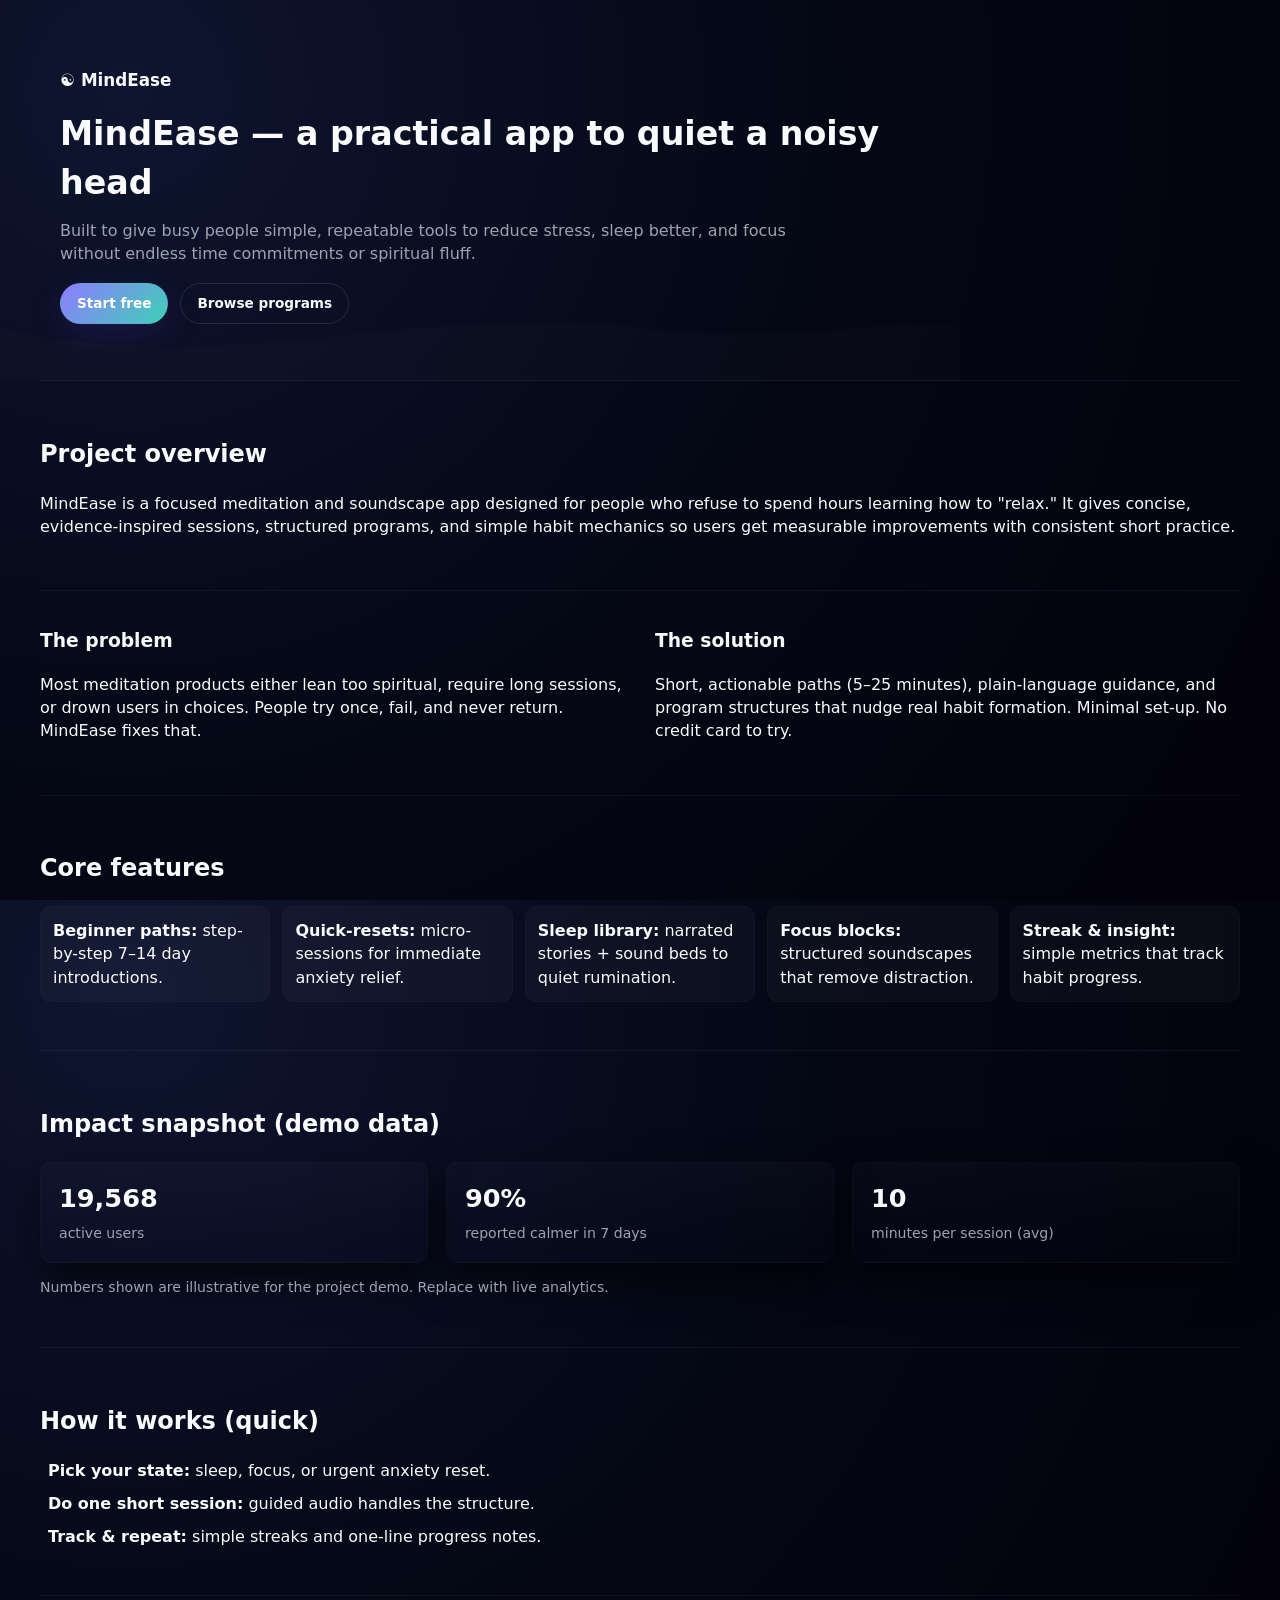
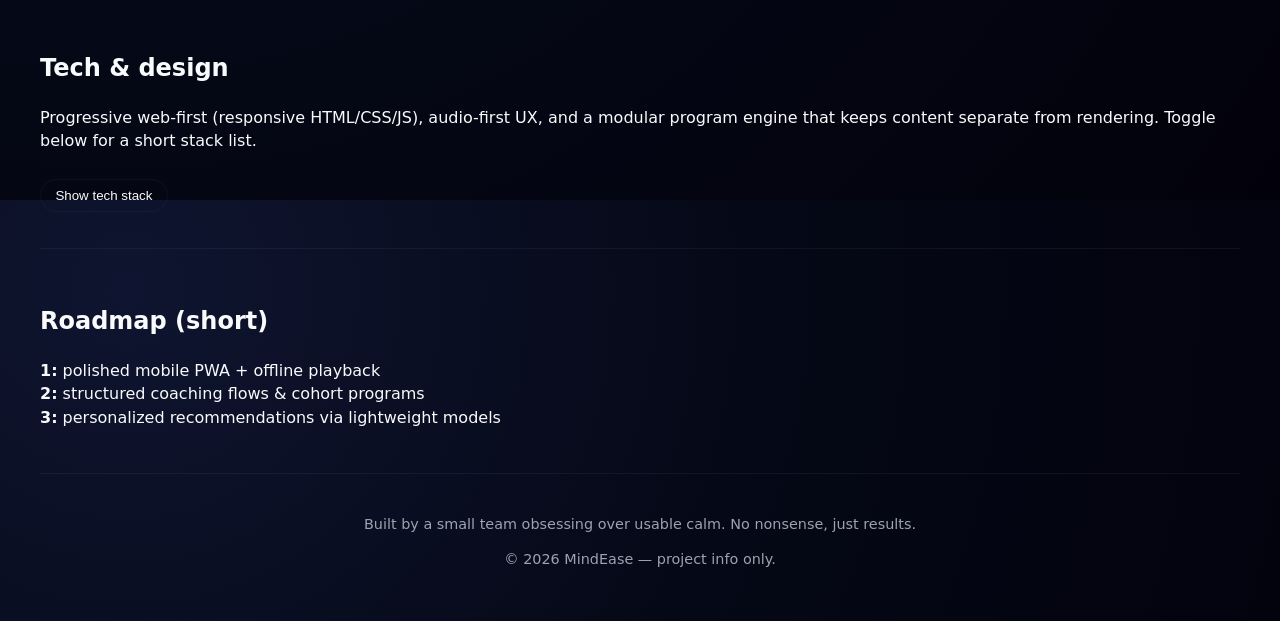
==== Frontend/html/about.html @ f7d14c4d "add about" ====
<!DOCTYPE html>
<html lang="en">
<head>
  <meta charset="utf-8" />
  <meta name="viewport" content="width=device-width,initial-scale=1" />
  <title>MindEase — About the Project</title>
  <link rel="stylesheet" href="/Frontend/css/about.css" />
</head>
<body>
  <main class="me-about">
    <header class="me-about-hero" id="top">
      <div class="container">
        <a class="me-logo" href="index.html" aria-label="MindEase home">☯ MindEase</a>
        <div class="me-hero-copy">
          <h1>MindEase — a practical app to quiet a noisy head</h1>
          <p class="lead">
            Built to give busy people simple, repeatable tools to reduce stress, sleep better,
            and focus without endless time commitments or spiritual fluff.
          </p>
          <div class="me-hero-cta">
            <a class="me-btn me-btn-primary" href="start-free.html">Start free</a>
            <a class="me-btn me-btn-outline" href="programs.html">Browse programs</a>
          </div>
        </div>
      </div>
      <svg class="me-hero-wave" viewBox="0 0 1440 120" preserveAspectRatio="none" aria-hidden><path d="M0,40 C320,120 640,0 960,40 C1200,70 1320,20 1440,40 L1440 120 L0 120 Z"></path></svg>
    </header>

    <section class="container me-section" id="overview" data-reveal>
      <h2>Project overview</h2>
      <p>
        MindEase is a focused meditation and soundscape app designed for people who refuse
        to spend hours learning how to "relax." It gives concise, evidence-inspired sessions,
        structured programs, and simple habit mechanics so users get measurable improvements
        with consistent short practice.
      </p>
    </section>

    <section class="container me-section me-split" data-reveal>
      <div>
        <h3>The problem</h3>
        <p>
          Most meditation products either lean too spiritual, require long sessions, or
          drown users in choices. People try once, fail, and never return. MindEase fixes that.
        </p>
      </div>

      <div>
        <h3>The solution</h3>
        <p>
          Short, actionable paths (5–25 minutes), plain-language guidance, and program
          structures that nudge real habit formation. Minimal set-up. No credit card to try.
        </p>
      </div>
    </section>

    <section class="container me-section" data-reveal>
      <h2>Core features</h2>
      <ul class="me-features">
        <li><strong>Beginner paths:</strong> step-by-step 7–14 day introductions.</li>
        <li><strong>Quick-resets:</strong> micro-sessions for immediate anxiety relief.</li>
        <li><strong>Sleep library:</strong> narrated stories + sound beds to quiet rumination.</li>
        <li><strong>Focus blocks:</strong> structured soundscapes that remove distraction.</li>
        <li><strong>Streak & insight:</strong> simple metrics that track habit progress.</li>
      </ul>
    </section>

    <section class="container me-section stats" data-reveal>
      <h2>Impact snapshot (demo data)</h2>
      <div class="me-stats">
        <div class="stat" data-target="20000">
          <div class="stat-value" aria-hidden>0</div>
          <div class="stat-label">active users</div>
        </div>
        <div class="stat" data-target="92">
          <div class="stat-value">0%</div>
          <div class="stat-label">reported calmer in 7 days</div>
        </div>
        <div class="stat" data-target="10">
          <div class="stat-value">0</div>
          <div class="stat-label">minutes per session (avg)</div>
        </div>
      </div>
      <p class="small muted">
        Numbers shown are illustrative for the project demo. Replace with live analytics.
      </p>
    </section>

    <section class="container me-section" data-reveal>
      <h2>How it works (quick)</h2>
      <ol class="me-steps">
        <li><strong>Pick your state:</strong> sleep, focus, or urgent anxiety reset.</li>
        <li><strong>Do one short session:</strong> guided audio handles the structure.</li>
        <li><strong>Track & repeat:</strong> simple streaks and one-line progress notes.</li>
      </ol>
    </section>

    <section class="container me-section" data-reveal>
      <h2>Tech & design</h2>
      <p>
        Progressive web-first (responsive HTML/CSS/JS), audio-first UX, and a modular program
        engine that keeps content separate from rendering. Toggle below for a short stack list.
      </p>
      <button class="me-toggle-stack" id="toggleStack" aria-expanded="false">Show tech stack</button>
      <div class="me-stack" id="meStack" hidden>
        <ul>
          <li>Frontend: Vanilla JS + modular CSS (responsive, accessible)</li>
          <li>Audio engine: Web Audio API + adaptive fade</li>
          <li>Backend (demo): Static JSON + serverless functions (recommended)</li>
          <li>Analytics: simple event tracking and privacy-first design</li>
        </ul>
      </div>
    </section>

    <section class="container me-section" data-reveal>
      <h2>Roadmap (short)</h2>
      <ul class="me-roadmap">
        <li><strong>1:</strong> polished mobile PWA + offline playback</li>
        <li><strong>2:</strong> structured coaching flows & cohort programs</li>
        <li><strong>3:</strong> personalized recommendations via lightweight models</li>
      </ul>
    </section>

    <footer class="container me-section me-footer" data-reveal>
      <p class="muted">Built by a small team obsessing over usable calm. No nonsense, just results.</p>
      <p class="muted">© <span id="year"></span> MindEase — project info only.</p>
    </footer>
  </main>

  <script src="/Frontend/js/about.js" defer></script>
</body>
</html>
---- Frontend/css/about.css ----
:root {
    --bg: #050816;
    --panel: rgba(9, 13, 35, 0.96);
    --muted: #9ca3af;
    --text: #f9fafb;
    --primary: #8f7bff;
    --accent: #3ed1b5;
    --radius: 16px;
    --container: 1200px;
    --glass: rgba(255, 255, 255, 0.03);
    --border: rgba(148, 163, 184, 0.08);
    --shadow: 0 18px 40px rgba(0, 0, 0, 0.65);
    font-family: system-ui, -apple-system, BlinkMacSystemFont, "Segoe UI", Roboto, Helvetica, Arial, sans-serif;
}

* {
    box-sizing: border-box
}

html,
body {
    height: 100%
}

body {
    margin: 0;
    background: radial-gradient(circle at 10% 10%, #0f1530 0, #050816 45%, #02010b 100%);
    color: var(--text);
    -webkit-font-smoothing: antialiased;
    -moz-osx-font-smoothing: grayscale;
    line-height: 1.45;
    padding-bottom: 40px;
}

/* layout */
.container {
    max-width: var(--container);
    margin: 0 auto;
    padding: 20px;
}

.me-about-hero {
    position: relative;
    padding: 48px 0 36px
}

.me-logo {
    display: inline-flex;
    align-items: center;
    gap: .6rem;
    font-weight: 700;
    text-decoration: none;
    color: var(--text);
    font-size: 1.05rem
}

.me-hero-copy {
    max-width: 820px;
    margin-top: 18px
}

.me-hero-copy h1 {
    font-size: clamp(1.6rem, 2.6vw, 2.4rem);
    margin: 0 0 12px
}

.lead {
    color: var(--muted);
    max-width: 780px;
    margin: 0 0 18px
}

.me-hero-cta {
    display: flex;
    gap: 12px;
    flex-wrap: wrap
}

.me-hero-wave {
    position: absolute;
    left: 0;
    right: 0;
    bottom: -1px;
    height: 80px;
    opacity: .6;
    fill: transparent
}

.me-hero-wave path {
    fill: rgba(255, 255, 255, 0.02)
}

.me-btn {
    display: inline-flex;
    align-items: center;
    justify-content: center;
    padding: .6rem 1rem;
    border-radius: 999px;
    text-decoration: none;
    font-weight: 700;
    font-size: .85rem;
    border: 1px solid transparent;
    cursor: pointer;
    transition: transform .14s ease, box-shadow .14s ease, opacity .14s ease;
}

.me-btn-primary {
    background: linear-gradient(135deg, var(--primary), var(--accent));
    color: #fff;
    box-shadow: 0 10px 30px rgba(63, 49, 150, .25)
}

.me-btn-outline {
    background: transparent;
    color: var(--text);
    border-color: rgba(148, 163, 184, 0.18)
}

/* sections */
.me-section {
    padding: 36px 0;
    border-top: 1px solid var(--border)
}

.me-split {
    display: grid;
    grid-template-columns: 1fr 1fr;
    gap: 30px;
    align-items: start
}

.me-split h3 {
    margin-top: 0
}

.me-features {
    display: grid;
    grid-template-columns: repeat(auto-fit, minmax(220px, 1fr));
    gap: 12px;
    list-style: none;
    padding: 0;
    margin: 12px 0
}

.me-features li {
    background: var(--glass);
    padding: 12px;
    border-radius: 12px;
    border: 1px solid rgba(255, 255, 255, 0.02);
    color: var(--text);
}

/* stats */
.stats .me-stats {
    display: flex;
    gap: 18px;
    flex-wrap: wrap;
    margin-top: 12px
}

.stat {
    background: linear-gradient(180deg, rgba(255, 255, 255, 0.02), transparent);
    padding: 18px;
    border-radius: 12px;
    min-width: 160px;
    flex: 1;
    box-shadow: var(--shadow);
    border: 1px solid rgba(255, 255, 255, 0.02)
}

.stat-value {
    font-size: 1.6rem;
    font-weight: 800
}

.stat-label {
    color: var(--muted);
    font-size: .88rem;
    margin-top: 6px
}

/* steps & roadmap */
.me-steps {
    list-style: none;
    padding: 0;
    margin: 8px 0 0
}

.me-steps li {
    margin: 10px 0;
    padding-left: 8px
}

.me-roadmap {
    list-style: none;
    padding: 0;
    margin: 8px 0
}

/* stack toggle */
.me-toggle-stack {
    margin-top: 10px;
    padding: .5rem .9rem;
    border-radius: 999px;
    border: 1px solid rgba(255, 255, 255, 0.04);
    background: transparent;
    color: var(--text);
    cursor: pointer
}

.me-stack {
    margin-top: 12px;
    padding: 14px;
    border-radius: 12px;
    background: linear-gradient(180deg, rgba(255, 255, 255, 0.02), transparent);
    border: 1px solid rgba(255, 255, 255, 0.02)
}

/* footer */
.me-footer {
    text-align: center;
    color: var(--muted);
    font-size: .9rem;
    padding-top: 26px;
    border-top: 1px solid var(--border)
}

/* small helpers */
.small {
    font-size: .88rem
}

.muted {
    color: var(--muted)
}

/* reveal animations */
[data-reveal] {
    opacity: 0;
    transform: translateY(18px);
    transition: opacity .6s ease, transform .6s cubic-bezier(.2, .9, .2, 1)
}

[data-reveal].is-visible {
    opacity: 1;
    transform: none
}

/* responsiveness */
@media (max-width:900px) {
    .me-split {
        grid-template-columns: 1fr
    }

    .me-hero-copy {
        margin-top: 8px
    }

    .me-hero-cta {
        gap: 10px
    }

    .me-stats {
        flex-direction: column
    }
}

@media (max-width:520px) {
    .me-hero-copy h1 {
        font-size: 1.3rem
    }

    .stat {
        min-width: unset
    }
}

/* micro-interactions */
.me-btn:active {
    transform: translateY(1px) scale(.995)
}

.me-toggle-stack[aria-expanded="true"] {
    box-shadow: 0 10px 30px rgba(127, 90, 255, 0.12)
}
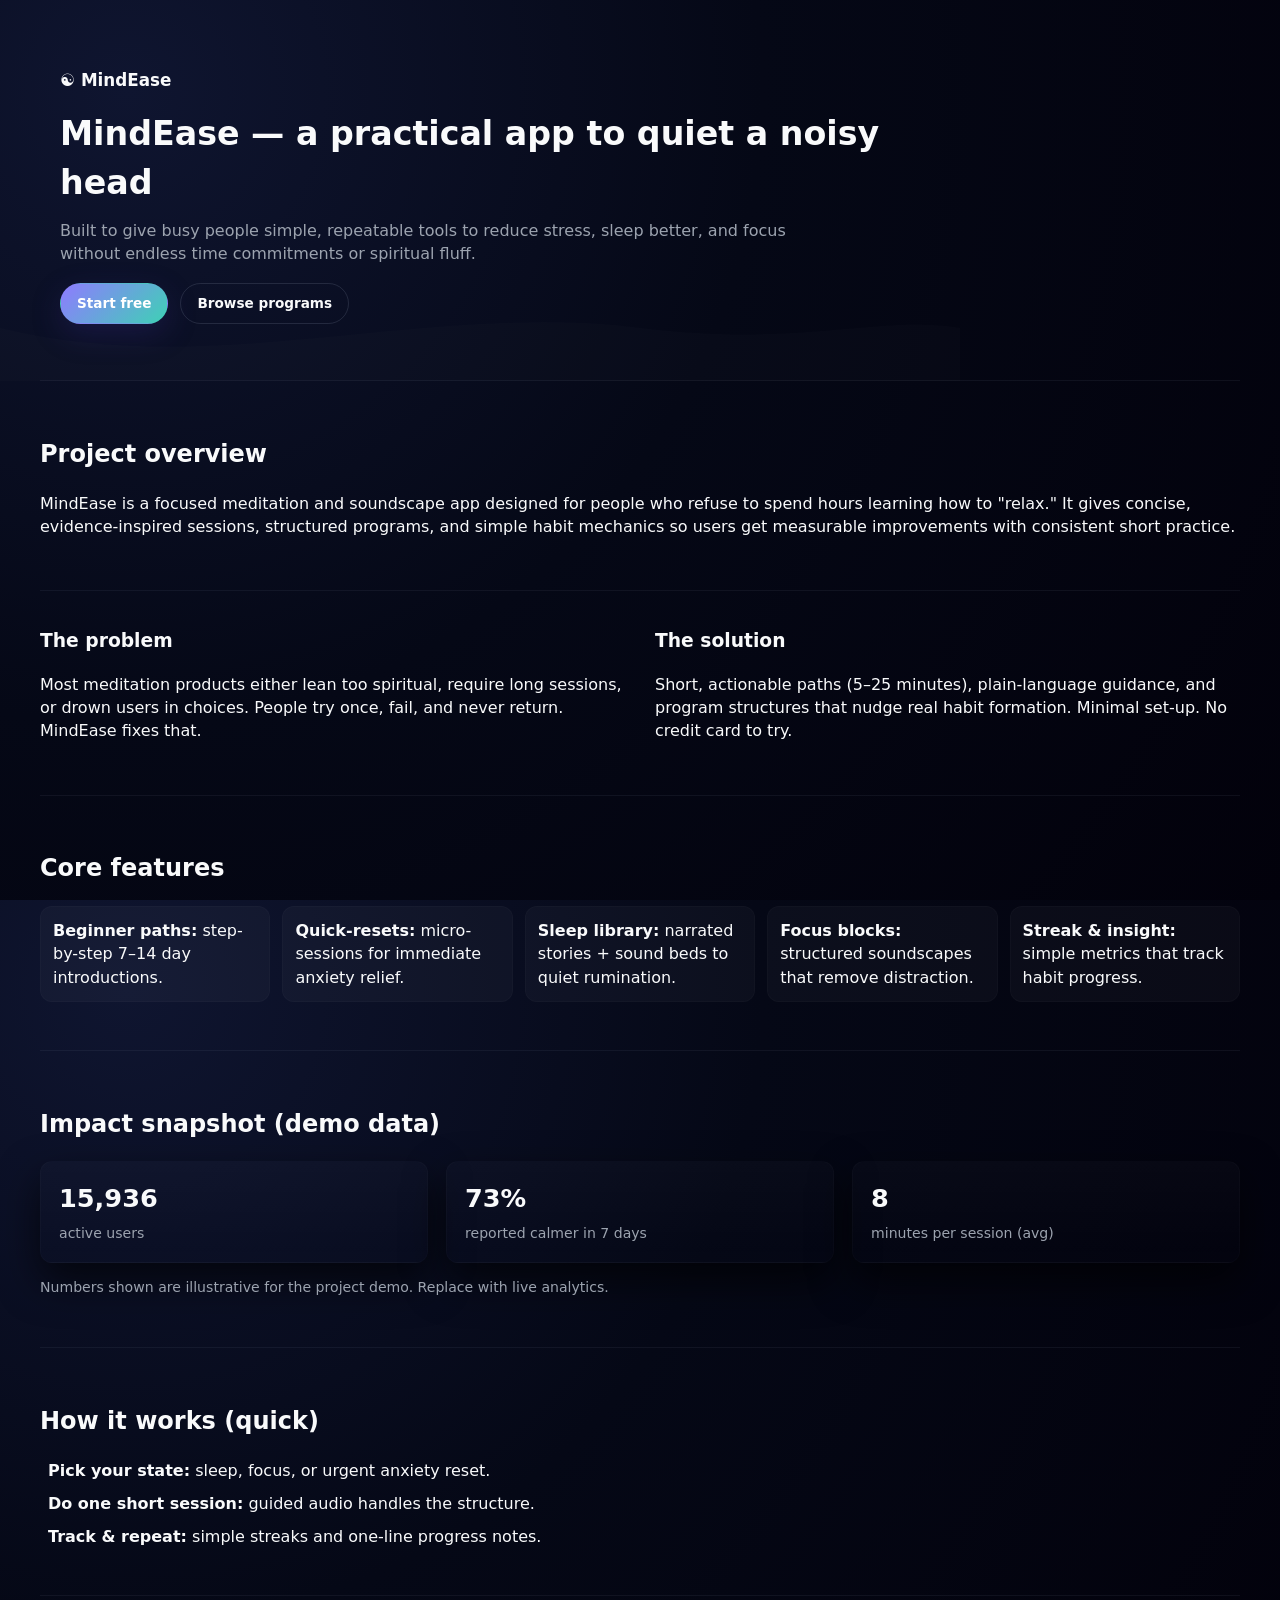
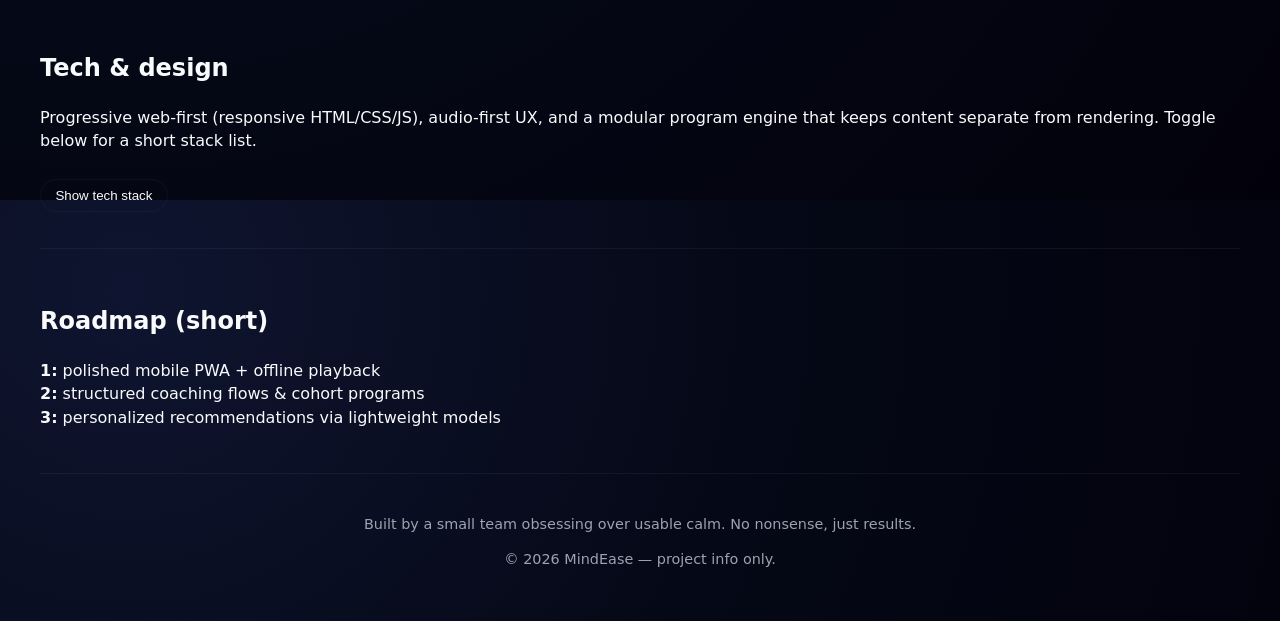
==== commit 0bfac898: "add corrections" ====
--- a/Frontend/html/about.html
+++ b/Frontend/html/about.html
@@ -10,7 +10,7 @@
   <main class="me-about">
     <header class="me-about-hero" id="top">
       <div class="container">
-        <a class="me-logo" href="index.html" aria-label="MindEase home">☯ MindEase</a>
+        <a class="me-logo" href="/Frontend/index.html" aria-label="MindEase home">☯ MindEase</a>
         <div class="me-hero-copy">
           <h1>MindEase — a practical app to quiet a noisy head</h1>
           <p class="lead">
